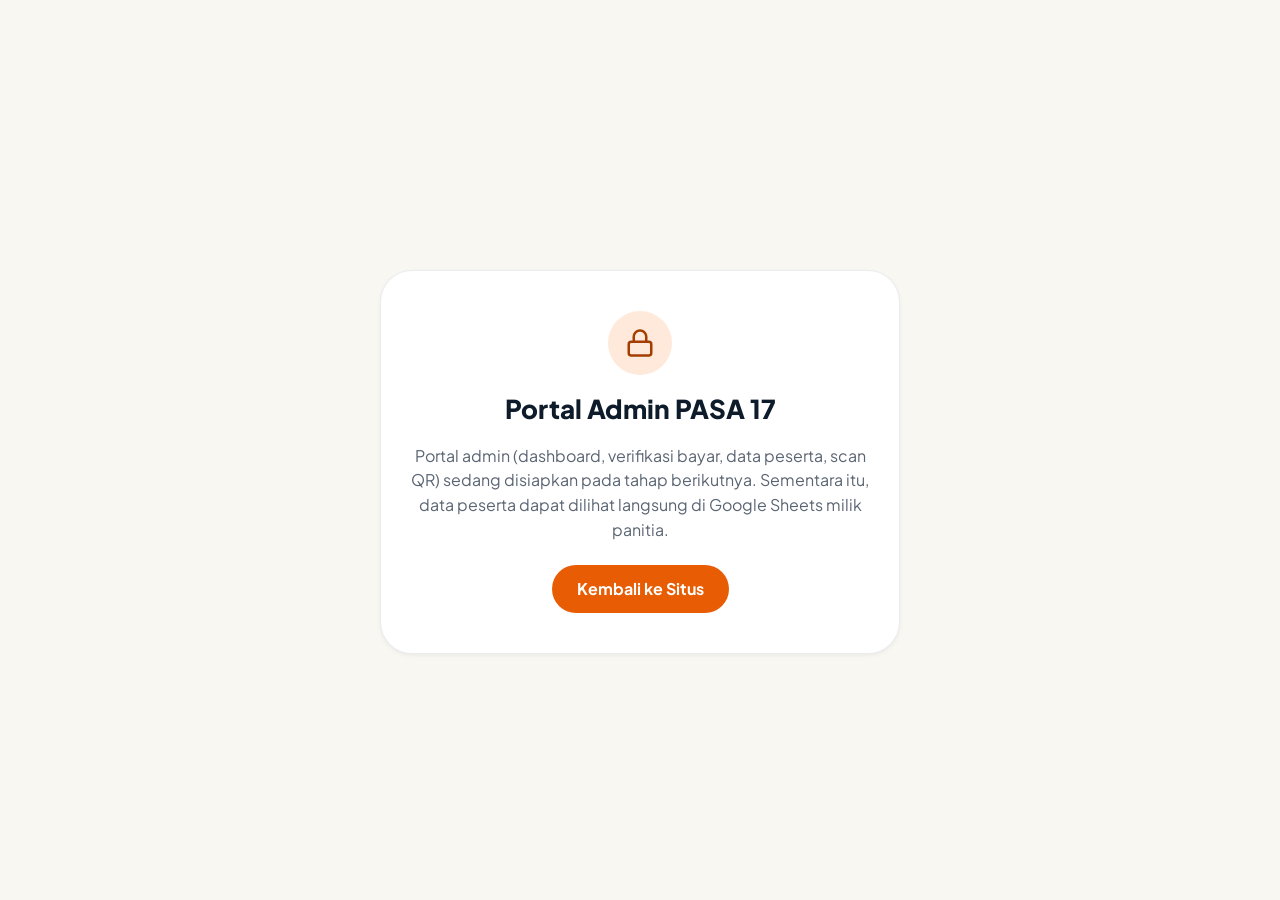
==== admin.html @ 1f532760 "PASA 17 pertama" ====
<!doctype html>
<html lang="id" data-theme="light">
<head>
<meta charset="utf-8">
<meta name="viewport" content="width=device-width, initial-scale=1">
<meta name="robots" content="noindex">
<title>Portal Admin — PASA 17</title>
<link rel="icon" href="assets/favicon.svg" type="image/svg+xml">
<link href="https://fonts.googleapis.com/css2?family=Plus+Jakarta+Sans:wght@400;600;800&amp;display=swap" rel="stylesheet">
<link rel="stylesheet" href="css/style.css">
<script>
  (function () { try { var t = localStorage.getItem('pasa17.theme'); if (t !== 'light' && t !== 'dark') t = matchMedia('(prefers-color-scheme: dark)').matches ? 'dark' : 'light'; document.documentElement.setAttribute('data-theme', t); } catch (e) { } })();
</script>
</head>
<body>
<main class="wrap" style="min-height:100vh;display:grid;place-items:center">
  <div class="card blocked" style="max-width:520px">
    <span class="ic"><svg class="i" viewBox="0 0 24 24" aria-hidden="true"><rect width="18" height="11" x="3" y="11" rx="2" ry="2"/><path d="M7 11V7a5 5 0 0 1 10 0v4"/></svg></span>
    <h2>Portal Admin PASA 17</h2>
    <p>Portal admin (dashboard, verifikasi bayar, data peserta, scan QR) sedang disiapkan pada tahap berikutnya. Sementara itu, data peserta dapat dilihat langsung di Google Sheets milik panitia.</p>
    <div class="acts"><a class="btn btn-primary" href="./">Kembali ke Situs</a></div>
  </div>
</main>
</body>
</html>
---- css/style.css ----
/* ==========================================================================
   PASA 17 — Pine & Dusk Contemporary
   Token mengikuti DESIGN.md. Terang = bawaan; gelap = [data-theme="dark"].
   ========================================================================== */

:root {
  --bg: #F8F7F2;
  --bg-warm: #FDFBF7;
  --surface: #FFFFFF;
  --surface-2: #F1F0EA;
  --ink: #0D1B2A;
  --ink-2: #44474C;
  --muted: #5A6472;
  --line: rgba(13, 27, 42, .08);
  --line-strong: #E2DFD6;

  --navy: #0D1B2A;
  --navy-2: #13253A;
  --on-navy: #F2F1EC;
  --on-navy-muted: #A9B8C9;
  --navy-line: rgba(255, 255, 255, .12);

  --brand: #E85D04;
  --brand-hover: #D04A00;
  --brand-ink: #A33E00;         /* teks oranye di atas krem (kontras AA) */
  --on-brand: #FFFFFF;
  --brand-soft: #FFE9DB;

  --sage: #406343;
  --sage-soft: #E3EDE3;
  --sage-ink: #2C4E30;
  --err: #BA1A1A;
  --err-soft: #FFDAD6;
  --warn-soft: #FFE9DB;
  --info-soft: #E6ECF4;

  --nav-bg: rgba(248, 247, 242, .85);
  --sh1: 0 2px 6px -1px rgba(13, 27, 42, .05), 0 1px 4px -1px rgba(13, 27, 42, .03);
  --sh2: 0 8px 20px -3px rgba(13, 27, 42, .07), 0 4px 10px -2px rgba(13, 27, 42, .04);
  --sh3: 0 16px 36px -6px rgba(13, 27, 42, .12), 0 8px 16px -4px rgba(13, 27, 42, .06);
  --sh4: 0 24px 48px -12px rgba(13, 27, 42, .20);
  --glow: 0 0 0 4px rgba(232, 93, 4, .18);

  --r-sm: 12px; --r-md: 16px; --r-lg: 24px; --r-xl: 32px; --r-pill: 9999px;
  --maxw: 1120px;
  --gut: 16px;
  --font: 'Plus Jakarta Sans', system-ui, -apple-system, 'Segoe UI', Roboto, 'Helvetica Neue', Arial, sans-serif;
  color-scheme: light;
}

[data-theme="dark"] {
  --bg: #070E18;
  --bg-warm: #0A1422;
  --surface: #0D1B2A;
  --surface-2: #13253A;
  --ink: #F2F1EC;
  --ink-2: #CBD5E0;
  --muted: #9FB0C3;
  --line: #1E3048;
  --line-strong: #1E3048;

  --navy: #0D1B2A;
  --navy-2: #13253A;
  --navy-line: #1E3048;

  --brand: #FF8533;
  --brand-hover: #FF9A55;
  --brand-ink: #FFB380;
  --on-brand: #1B1C19;
  --brand-soft: rgba(255, 133, 51, .16);

  --sage-soft: rgba(104, 141, 106, .22);
  --sage-ink: #A9D1A9;
  --err: #FFB4AB;
  --err-soft: rgba(186, 26, 26, .28);
  --warn-soft: rgba(255, 133, 51, .14);
  --info-soft: #13253A;

  --nav-bg: rgba(13, 27, 42, .85);
  --sh1: none; --sh2: none; --sh3: 0 16px 36px -10px rgba(0, 0, 0, .55); --sh4: 0 24px 48px -12px rgba(0, 0, 0, .6);
  --glow: 0 0 0 4px rgba(255, 133, 51, .22);
  color-scheme: dark;
}

*, *::before, *::after { box-sizing: border-box; }
html { -webkit-text-size-adjust: 100%; scroll-behavior: smooth; }
body {
  margin: 0; background: var(--bg); color: var(--ink);
  font: 400 16px/1.55 var(--font);
  -webkit-font-smoothing: antialiased; text-rendering: optimizeLegibility;
  overflow-x: hidden;
}
h1, h2, h3, h4, p, ul, ol, figure { margin: 0; }
ul, ol { padding: 0; list-style: none; }
img, svg { max-width: 100%; }
a { color: inherit; }
button, input, select, textarea { font: inherit; color: inherit; }
button { cursor: pointer; }
:focus-visible { outline: 3px solid var(--brand); outline-offset: 2px; }
.sr-only { position: absolute; width: 1px; height: 1px; margin: -1px; padding: 0; overflow: hidden; clip: rect(0, 0, 0, 0); white-space: nowrap; border: 0; }
.skip { position: absolute; left: 12px; top: -60px; z-index: 200; background: var(--navy); color: #fff; padding: 10px 18px; border-radius: var(--r-pill); }
.skip:focus { top: 12px; }
[hidden] { display: none !important; }

.wrap { width: 100%; max-width: calc(var(--maxw) + var(--gut) * 2); margin: 0 auto; padding: 0 var(--gut); }
.i { width: 1.25em; height: 1.25em; fill: none; stroke: currentColor; stroke-width: 2; stroke-linecap: round; stroke-linejoin: round; flex: none; }
.i.fill { fill: currentColor; }
.muted { color: var(--muted); }
.center { text-align: center; }

/* ---------- Navigasi pil melayang ---------- */
.nav-wrap { position: sticky; top: 0; z-index: 60; padding: 12px var(--gut) 0; pointer-events: none; }
.nav {
  pointer-events: auto; max-width: var(--maxw); margin: 0 auto; display: flex; align-items: center; gap: 12px;
  padding: 8px 8px 8px 16px; border-radius: var(--r-pill);
  background: var(--nav-bg); -webkit-backdrop-filter: blur(12px); backdrop-filter: blur(12px);
  box-shadow: var(--sh3); border: 1px solid var(--line);
}
.brand { display: flex; align-items: center; gap: 10px; text-decoration: none; min-width: 0; }
.brand-mark { width: 36px; height: 36px; border-radius: 50%; background: var(--brand); color: #fff; display: grid; place-items: center; flex: none; overflow: hidden; }
.brand-mark img { width: 100%; height: 100%; object-fit: cover; }
.brand-mark .i { width: 20px; height: 20px; }
.brand-txt { display: grid; line-height: 1.15; min-width: 0; }
.brand-txt b { font-weight: 800; font-size: 17px; letter-spacing: -.01em; }
.brand-txt span { font-size: 11.5px; color: var(--muted); white-space: nowrap; overflow: hidden; text-overflow: ellipsis; }
.nav-links { display: none; margin: 0 auto; gap: 4px; padding: 4px; border-radius: var(--r-pill); background: var(--surface-2); }
.nav-links a { padding: 9px 16px; border-radius: var(--r-pill); text-decoration: none; font-weight: 600; font-size: 14px; color: var(--ink-2); white-space: nowrap; }
.nav-links a:hover { color: var(--ink); }
.nav-links a[aria-current="page"] { background: var(--navy); color: #fff; }
[data-theme="dark"] .nav-links a[aria-current="page"] { background: var(--brand); color: var(--on-brand); }
.nav-actions { display: flex; align-items: center; gap: 6px; margin-left: auto; }
.nav-admin { display: none; padding: 10px 14px; font-weight: 600; font-size: 14px; text-decoration: none; border-radius: var(--r-pill); }
.nav-admin:hover { background: var(--surface-2); }
.icon-btn { width: 44px; height: 44px; border-radius: 50%; border: 0; background: transparent; display: grid; place-items: center; }
.icon-btn:hover { background: var(--surface-2); }
.nav .btn { min-height: 44px; padding: 0 18px; font-size: 14px; }
.nav-cta-long { display: none; }
.sheet { pointer-events: auto; max-width: var(--maxw); margin: 8px auto 0; padding: 12px; border-radius: var(--r-lg); background: var(--surface); border: 1px solid var(--line); box-shadow: var(--sh4); display: grid; gap: 4px; }
.sheet a { padding: 14px 16px; border-radius: var(--r-md); text-decoration: none; font-weight: 600; display: flex; align-items: center; justify-content: space-between; }
.sheet a:hover, .sheet a[aria-current="page"] { background: var(--surface-2); }
@media (min-width: 560px) { .nav-cta-long { display: inline; } }
@media (min-width: 900px) {
  .nav-links { display: flex; }
  .nav-admin { display: inline-block; }
  #menuBtn, .sheet { display: none !important; }
}

/* ---------- Tombol ---------- */
.btn {
  min-height: 48px; padding: 0 24px; border-radius: var(--r-pill); border: 1.5px solid transparent;
  display: inline-flex; align-items: center; justify-content: center; gap: 8px;
  font-weight: 700; font-size: 16px; line-height: 1.1; text-decoration: none; text-align: center;
  transition: background .18s, transform .12s, box-shadow .18s, border-color .18s; user-select: none;
}
.btn:active { transform: scale(.98); }
.btn-lg { min-height: 52px; }
.btn-block { width: 100%; }
.btn-primary { background: var(--brand); color: var(--on-brand); }
.btn-primary:hover { background: var(--brand-hover); }
.btn-primary:focus-visible { box-shadow: 0 0 0 3px var(--bg), 0 0 0 6px var(--brand); outline: 0; }
.btn-dark { background: var(--navy); color: #fff; }
.btn-dark:hover { background: var(--navy-2); }
[data-theme="dark"] .btn-dark { background: var(--surface-2); border-color: var(--line); }
.btn-ghost { background: transparent; border-color: var(--ink); color: var(--ink); }
.btn-ghost:hover { background: var(--surface-2); }
.btn-on-navy { background: transparent; border-color: var(--navy-line); color: var(--on-navy); }
.btn-on-navy:hover { background: rgba(255, 255, 255, .08); }
.btn-soft { background: var(--surface-2); color: var(--ink); }
.btn-soft:hover { background: var(--line-strong); }
.btn[disabled], .btn[aria-disabled="true"] { opacity: .5; pointer-events: none; }
.btn-sm { min-height: 40px; padding: 0 16px; font-size: 14px; }

/* ---------- Lencana ---------- */
.badge {
  display: inline-flex; align-items: center; gap: 6px; padding: 6px 12px; border-radius: var(--r-pill);
  font-weight: 700; font-size: 12px; line-height: 1.2; letter-spacing: .02em; background: var(--surface-2); color: var(--ink-2);
}
.badge .i { width: 14px; height: 14px; }
.badge-ok { background: var(--sage-soft); color: var(--sage-ink); }
.badge-warn { background: var(--warn-soft); color: var(--brand-ink); }
.badge-err { background: var(--err-soft); color: var(--err); }
.badge-wait { background: var(--info-soft); color: var(--ink-2); }
.badge-glass { background: rgba(255, 255, 255, .1); color: var(--on-navy); border: 1px solid var(--navy-line); }
.badge-live { background: #D5EFD6; color: #1E4D22; }
[data-theme="dark"] .badge-live { background: rgba(104, 141, 106, .3); color: #C5EDC4; }
.dot { width: 8px; height: 8px; border-radius: 50%; background: currentColor; display: inline-block; }
.eyebrow { font-weight: 700; font-size: 12px; line-height: 16px; letter-spacing: .1em; text-transform: uppercase; color: var(--brand-ink); }
.on-navy .eyebrow, .eyebrow.on-navy { color: var(--brand); }

/* ---------- Form ---------- */
.field { display: grid; gap: 8px; }
.lbl { font-weight: 600; font-size: 14px; line-height: 20px; color: var(--ink); }
.lbl .req { color: var(--brand-ink); margin-left: 2px; }
.lbl .opt { color: var(--muted); font-weight: 500; }
.input, .select, .textarea {
  width: 100%; height: 52px; padding: 0 24px; border-radius: var(--r-pill);
  background: var(--surface); border: 1.5px solid var(--line-strong); color: var(--ink);
  transition: border-color .15s, box-shadow .15s; appearance: none; -webkit-appearance: none;
}
.input::placeholder, .textarea::placeholder { color: color-mix(in srgb, var(--muted) 75%, transparent); }
.textarea { height: auto; min-height: 112px; padding: 16px 24px; border-radius: var(--r-lg); resize: vertical; line-height: 1.5; }
.input:focus, .textarea:focus { outline: 0; border-color: var(--brand); box-shadow: var(--glow); }
.input[aria-invalid="true"], .textarea[aria-invalid="true"] { border-color: var(--err); }
.input-affix { position: relative; }
.input-affix .pre { position: absolute; left: 22px; top: 50%; transform: translateY(-50%); font-weight: 700; color: var(--muted); }
.input-affix .input { padding-left: 54px; }
.help { font-size: 13px; line-height: 18px; color: var(--muted); }
.err-msg { font-size: 13px; line-height: 18px; color: var(--err); font-weight: 600; display: none; }
.field.invalid .err-msg { display: block; }
.field.invalid .input, .field.invalid .textarea { border-color: var(--err); }
.row { display: grid; gap: 20px; grid-template-columns: 1fr; }
@media (min-width: 640px) { .row.two { grid-template-columns: 1fr 1fr; } }

.chips { display: flex; flex-wrap: wrap; gap: 10px; }
.chip { position: relative; display: inline-flex; }
.chip input { position: absolute; opacity: 0; inset: 0; width: 100%; height: 100%; margin: 0; cursor: pointer; }
.chip > span {
  min-height: 52px; padding: 0 22px; border-radius: var(--r-pill); display: inline-flex; align-items: center; gap: 8px;
  background: var(--surface-2); color: var(--ink); font-weight: 600; border: 1.5px solid transparent; transition: .15s;
}
.chip:hover > span { border-color: var(--line-strong); }
.chip input:checked + span { background: var(--navy); color: #fff; border-color: var(--navy); }
[data-theme="dark"] .chip input:checked + span { background: var(--brand); color: var(--on-brand); border-color: var(--brand); }
.chip input:focus-visible + span { box-shadow: 0 0 0 3px var(--bg), 0 0 0 6px var(--brand); }
.chips.seg { display: grid; grid-template-columns: 1fr 1fr; }
.chips.seg .chip > span { width: 100%; justify-content: center; }
.field.invalid .chip > span { border-color: var(--err); }

.tile-grid { display: grid; gap: 12px; grid-template-columns: repeat(2, 1fr); }
@media (min-width: 640px) { .tile-grid { grid-template-columns: repeat(4, 1fr); } }
.tile { position: relative; display: block; }
.tile input { position: absolute; opacity: 0; inset: 0; width: 100%; height: 100%; margin: 0; cursor: pointer; }
.tile > span {
  display: grid; gap: 2px; place-items: center; text-align: center; padding: 16px 8px; min-height: 92px; align-content: center;
  border-radius: var(--r-lg); background: var(--surface); border: 1.5px solid var(--line-strong); transition: .15s;
}
.tile b { font-size: 24px; font-weight: 800; line-height: 1.1; }
.tile small { font-size: 12.5px; color: var(--muted); font-weight: 500; }
.tile:hover > span { border-color: var(--ink-2); }
.tile input:checked + span { background: var(--navy); border-color: var(--navy); color: #fff; box-shadow: var(--sh2); }
.tile input:checked + span small { color: var(--on-navy-muted); }
[data-theme="dark"] .tile input:checked + span { background: var(--brand); border-color: var(--brand); color: var(--on-brand); }
[data-theme="dark"] .tile input:checked + span small { color: rgba(27, 28, 25, .75); }
.tile input:focus-visible + span { box-shadow: 0 0 0 3px var(--bg), 0 0 0 6px var(--brand); }
.field.invalid .tile > span { border-color: var(--err); }

.check { display: flex; gap: 14px; align-items: flex-start; cursor: pointer; }
.check input { appearance: none; -webkit-appearance: none; width: 24px; height: 24px; margin: 2px 0 0; flex: none; border-radius: 7px; border: 1.5px solid var(--ink-2); background: var(--surface); display: grid; place-items: center; cursor: pointer; }
.check input:checked { background: var(--sage); border-color: var(--sage); }
.check input:checked::after { content: ""; width: 6px; height: 11px; border: solid #fff; border-width: 0 2.5px 2.5px 0; transform: rotate(45deg) translate(-1px, -1px); }
.check input:focus-visible { outline: 3px solid var(--brand); outline-offset: 2px; }
.field.invalid .check input { border-color: var(--err); }

.alert { display: flex; gap: 12px; padding: 14px 16px; border-radius: var(--r-md); font-size: 14px; line-height: 20px; align-items: flex-start; }
.alert .i { margin-top: 1px; }
.alert-info { background: var(--info-soft); color: var(--ink); }
.alert-warn { background: var(--warn-soft); color: var(--ink); }
.alert-err { background: var(--err-soft); color: var(--ink); }
.alert-err .i { color: var(--err); }
.alert-ok { background: var(--sage-soft); color: var(--ink); }
.alert-ok .i { color: var(--sage-ink); }
.alert-warn .i { color: var(--brand-ink); }
.alert a { font-weight: 700; }

/* ---------- Kartu & bagian ---------- */
main { display: block; min-height: 60vh; outline: 0; }
.card { background: var(--surface); border-radius: var(--r-lg); border: 1px solid var(--line); box-shadow: var(--sh1); }
.sec { padding-top: 64px; }
.sec-head { display: grid; gap: 10px; margin-bottom: 28px; }
.sec-head h2 { font-size: clamp(26px, 4.4vw, 36px); line-height: 1.2; font-weight: 800; letter-spacing: -.02em; }
.sec-head p { color: var(--muted); max-width: 54ch; }
@media (min-width: 900px) { .sec-head.split { grid-template-columns: 1fr 1fr; align-items: end; gap: 40px; } }

/* ---------- Beranda: hero ---------- */
.hero { position: relative; margin-top: 16px; border-radius: var(--r-xl); background: var(--navy); color: var(--on-navy); overflow: hidden; display: grid; border: 1px solid var(--navy-line); }
.hero-copy { padding: 28px 24px 32px; display: grid; gap: 18px; align-content: center; position: relative; z-index: 1; }
.hero-badges { display: flex; flex-wrap: wrap; gap: 8px; }
.hero h1 { font-size: clamp(34px, 7vw, 54px); line-height: 1.08; font-weight: 800; letter-spacing: -.025em; text-wrap: balance; }
.hero p.lead { color: var(--on-navy-muted); font-size: 17px; line-height: 1.6; max-width: 52ch; }
.hero-meta { display: flex; flex-wrap: wrap; gap: 8px 10px; }
.hero-meta .badge { background: rgba(255, 255, 255, .08); color: var(--on-navy); border: 1px solid var(--navy-line); padding: 8px 14px; font-size: 13px; }
.hero-cta { display: flex; flex-wrap: wrap; gap: 12px; margin-top: 4px; }
.hero-art { position: relative; min-height: 260px; background: #0A1522; }
.hero-art > img, .hero-art > .art, .hero-art > .img-fallback { position: absolute; inset: 0; width: 100%; height: 100%; object-fit: cover; }
.hero-art::after { content: ""; position: absolute; inset: 0; background: linear-gradient(180deg, rgba(13, 27, 42, .55) 0%, rgba(13, 27, 42, 0) 40%, rgba(13, 27, 42, .65) 100%); pointer-events: none; }
.hero-chip { position: absolute; z-index: 2; left: 16px; right: 16px; bottom: 16px; display: flex; align-items: center; gap: 12px; padding: 12px 14px; border-radius: var(--r-md); background: rgba(13, 27, 42, .72); -webkit-backdrop-filter: blur(8px); backdrop-filter: blur(8px); border: 1px solid var(--navy-line); color: var(--on-navy); font-size: 13px; }
.hero-chip b { display: block; font-size: 14px; }
.hero-chip .ic { width: 38px; height: 38px; border-radius: 12px; background: var(--brand); color: #fff; display: grid; place-items: center; flex: none; }
@media (min-width: 900px) {
  .hero { grid-template-columns: 1.1fr .9fr; min-height: 560px; }
  .hero-copy { padding: 56px 48px; }
  .hero-art { min-height: 100%; }
}

.stats { display: grid; grid-template-columns: repeat(2, 1fr); gap: 1px; background: var(--line); border: 1px solid var(--line); border-radius: var(--r-lg); overflow: hidden; margin-top: 16px; box-shadow: var(--sh2); }
.stat { background: var(--surface); padding: 20px 20px 18px; }
.stat b { display: block; font-size: 30px; font-weight: 800; letter-spacing: -.02em; line-height: 1.1; }
.stat span { font-size: 13px; color: var(--muted); line-height: 1.35; display: block; margin-top: 4px; }
@media (min-width: 760px) { .stats { grid-template-columns: repeat(4, 1fr); } }

/* Kegiatan */
.k-grid { display: grid; gap: 16px; grid-template-columns: 1fr; }
@media (min-width: 768px) { .k-grid { grid-template-columns: 1fr 1fr; } }
.k-card { padding: 24px; display: flex; flex-direction: column; gap: 12px; }
.k-card.dark { background: var(--navy); color: var(--on-navy); border-color: var(--navy-line); }
.k-card.dark p { color: var(--on-navy-muted); }
.k-card.dark .eyebrow { color: var(--brand); }
.k-ic { width: 48px; height: 48px; border-radius: 16px; background: var(--surface-2); display: grid; place-items: center; color: var(--brand-ink); }
.k-card.dark .k-ic { background: rgba(255, 255, 255, .08); color: var(--brand); }
.k-card h3 { font-size: 22px; line-height: 1.25; font-weight: 800; letter-spacing: -.01em; }
.k-card p { color: var(--muted); font-size: 15px; }
.k-media { aspect-ratio: 16/9; width: 100%; border-radius: var(--r-md); object-fit: cover; background: var(--surface-2); overflow: hidden; }
.k-media.img-fallback { display: block; }
.k-media.img-fallback svg { width: 100%; height: 100%; }
.k-tags { display: flex; flex-wrap: wrap; gap: 8px; margin-top: auto; padding-top: 6px; }
.k-tags span { font-size: 12.5px; font-weight: 600; padding: 6px 12px; border-radius: var(--r-pill); background: var(--surface-2); color: var(--ink-2); }
.k-card.dark .k-tags span { background: rgba(255, 255, 255, .08); color: var(--on-navy); }

/* Fasilitas */
.f-grid { display: grid; gap: 16px; grid-template-columns: 1fr; }
@media (min-width: 560px) { .f-grid { grid-template-columns: 1fr 1fr; } }
@media (min-width: 1000px) { .f-grid { grid-template-columns: repeat(4, 1fr); } }
.f-card { padding: 20px; display: flex; flex-direction: column; gap: 10px; }
.f-card .f-media { aspect-ratio: 4/3; width: 100%; border-radius: var(--r-md); object-fit: cover; overflow: hidden; background: var(--surface-2); }
.f-card .f-media.img-fallback svg { width: 100%; height: 100%; }
.f-card h3 { font-size: 17px; line-height: 1.3; font-weight: 800; }
.f-card p { font-size: 14px; color: var(--muted); }
.size-card { margin-top: 16px; padding: 24px; display: grid; gap: 16px; }
.size-card h3 { font-size: 18px; font-weight: 800; }
.size-table { width: 100%; border-collapse: collapse; font-size: 15px; }
.size-table th, .size-table td { text-align: left; padding: 10px 12px; border-bottom: 1px solid var(--line); }
.size-table th { font-size: 12.5px; text-transform: uppercase; letter-spacing: .06em; color: var(--muted); }
.size-table td:first-child { font-weight: 800; }

/* Foto bergerak & testimoni */
.marquee { overflow: hidden; -webkit-mask-image: linear-gradient(90deg, transparent, #000 5%, #000 95%, transparent); mask-image: linear-gradient(90deg, transparent, #000 5%, #000 95%, transparent); padding: 6px 0; }
.marquee + .marquee { margin-top: 16px; }
.track { display: flex; gap: 16px; width: max-content; animation: marq var(--dur, 40s) linear infinite; will-change: transform; }
.marquee.rev .track { animation-direction: reverse; }
.marquee:hover .track, .marquee.paused .track, .marquee:focus-within .track { animation-play-state: paused; }
.marquee.static { -webkit-mask-image: none; mask-image: none; }
.marquee.static .track { animation: none; width: auto; flex-wrap: wrap; justify-content: center; }
@keyframes marq { to { transform: translateX(calc(-50% - 8px)); } }
.photo { position: relative; flex: none; width: 240px; height: 180px; border: 0; padding: 0; border-radius: var(--r-lg); overflow: hidden; background: var(--surface-2); box-shadow: var(--sh2); }
.photo img, .photo .img-fallback, .photo svg { width: 100%; height: 100%; object-fit: cover; display: block; }
.photo .cap { position: absolute; left: 0; right: 0; bottom: 0; padding: 22px 12px 10px; font-size: 12px; font-weight: 700; color: #fff; text-align: left; background: linear-gradient(0deg, rgba(7, 14, 24, .85), transparent); }
.photo:hover img { transform: scale(1.04); }
.photo img { transition: transform .4s; }
@media (min-width: 768px) { .photo { width: 300px; height: 210px; } }
.tcard { flex: none; width: 300px; padding: 20px; display: grid; gap: 12px; align-content: start; white-space: normal; }
.tcard .stars { display: flex; gap: 2px; color: var(--brand); }
.tcard .stars .i { width: 16px; height: 16px; }
.tcard p { font-size: 14.5px; font-style: italic; color: var(--ink-2); }
.tcard .who { display: flex; align-items: center; gap: 10px; }
.avatar { width: 40px; height: 40px; border-radius: 50%; background: var(--navy); color: #fff; display: grid; place-items: center; font-weight: 800; font-size: 14px; flex: none; }
[data-theme="dark"] .avatar { background: var(--brand); color: var(--on-brand); }
.tcard .who b { display: block; font-size: 14px; line-height: 1.25; }
.tcard .who small { color: var(--muted); font-size: 12.5px; }
@media (prefers-reduced-motion: reduce) {
  .track { animation: none !important; }
  .marquee { overflow-x: auto; -webkit-mask-image: none; mask-image: none; }
  html { scroll-behavior: auto; }
  * { transition-duration: .01ms !important; }
}

/* Video */
.video { background: var(--navy); color: var(--on-navy); border-radius: var(--r-xl); padding: 24px; display: grid; gap: 24px; border: 1px solid var(--navy-line); }
.video h2 { font-size: clamp(26px, 4.4vw, 34px); line-height: 1.2; font-weight: 800; letter-spacing: -.02em; }
.video p { color: var(--on-navy-muted); }
.video .v-copy { display: grid; gap: 14px; align-content: center; }
.player { position: relative; aspect-ratio: 16/9; border-radius: var(--r-lg); overflow: hidden; background: #000; }
.player button.cover { position: absolute; inset: 0; width: 100%; height: 100%; border: 0; padding: 0; background: #0A1522 center/cover no-repeat; display: grid; place-items: center; }
.player button.cover::after { content: ""; position: absolute; inset: 0; background: linear-gradient(0deg, rgba(0, 0, 0, .45), rgba(0, 0, 0, .1)); }
.play { position: relative; z-index: 1; width: 72px; height: 72px; border-radius: 50%; background: var(--brand); color: #fff; display: grid; place-items: center; box-shadow: 0 8px 24px rgba(0, 0, 0, .4); transition: transform .15s; }
.player button.cover:hover .play { transform: scale(1.08); }
.play .i { width: 30px; height: 30px; fill: currentColor; stroke: none; margin-left: 4px; }
.player iframe { position: absolute; inset: 0; width: 100%; height: 100%; border: 0; }
.v-list { display: flex; flex-wrap: wrap; gap: 8px; }
.v-list button { padding: 8px 14px; border-radius: var(--r-pill); border: 1px solid var(--navy-line); background: transparent; color: var(--on-navy); font-weight: 600; font-size: 13px; }
.v-list button[aria-pressed="true"] { background: var(--brand); border-color: var(--brand); color: var(--on-brand); }
@media (min-width: 900px) { .video { grid-template-columns: .9fr 1.1fr; padding: 40px; gap: 40px; } }

/* Alur */
.s4 { display: grid; gap: 16px; grid-template-columns: 1fr; }
@media (min-width: 600px) { .s4 { grid-template-columns: 1fr 1fr; } }
@media (min-width: 1000px) { .s4 { grid-template-columns: repeat(4, 1fr); } }
.s4 .card { padding: 22px; display: grid; gap: 10px; align-content: start; }
.num { width: 40px; height: 40px; border-radius: 50%; background: var(--navy); color: #fff; display: grid; place-items: center; font-weight: 800; }
[data-theme="dark"] .num { background: var(--brand); color: var(--on-brand); }
.s4 .card:nth-child(2) .num { background: var(--brand); color: var(--on-brand); }
.s4 h3 { font-size: 17px; font-weight: 800; }
.s4 p { font-size: 14px; color: var(--muted); }
.s4 .tag { font-size: 12.5px; font-weight: 700; color: var(--brand-ink); }

/* Infaq + CTA */
.infaq { background: var(--navy); color: var(--on-navy); border-radius: var(--r-xl); padding: 28px 24px; display: grid; gap: 24px; border: 1px solid var(--navy-line); }
.infaq h2 { font-size: clamp(26px, 4.4vw, 34px); font-weight: 800; letter-spacing: -.02em; line-height: 1.2; }
.infaq p { color: var(--on-navy-muted); }
.infaq .min { display: grid; gap: 2px; margin-top: 8px; }
.infaq .min small { font-size: 12px; font-weight: 700; letter-spacing: .06em; text-transform: uppercase; color: var(--on-navy-muted); }
.infaq .min b { font-size: 36px; font-weight: 800; color: var(--brand); letter-spacing: -.02em; line-height: 1.1; }
.rek { background: var(--surface); color: var(--ink); border-radius: var(--r-lg); padding: 20px; display: grid; gap: 14px; border: 1px solid var(--line); }
.rek-head { display: flex; align-items: center; justify-content: space-between; gap: 8px; font-weight: 700; font-size: 13px; letter-spacing: .06em; text-transform: uppercase; color: var(--brand-ink); }
.rek-bank { font-size: 14px; color: var(--muted); font-weight: 600; }
.rek-no { display: flex; align-items: center; gap: 10px; background: var(--surface-2); border-radius: var(--r-md); padding: 12px 14px; }
.rek-no code { font: 800 22px/1.2 var(--font); letter-spacing: .06em; flex: 1; overflow-wrap: anywhere; }
.rek-an { font-size: 14px; color: var(--ink-2); }
.rek .btn-copy { min-height: 40px; padding: 0 14px; font-size: 13px; }
.rek img.qris { width: 180px; max-width: 100%; border-radius: var(--r-md); justify-self: center; background: #fff; padding: 8px; }
@media (min-width: 900px) { .infaq { grid-template-columns: 1fr 1fr; padding: 40px; gap: 40px; align-items: center; } }
.cta { background: var(--surface-2); border-radius: var(--r-xl); padding: 28px 24px; display: grid; gap: 18px; align-items: center; }
.cta h2 { font-size: clamp(24px, 4vw, 32px); font-weight: 800; letter-spacing: -.02em; line-height: 1.2; }
.cta p { color: var(--muted); margin-top: 6px; }
.cta .acts { display: flex; flex-wrap: wrap; gap: 12px; }
@media (min-width: 800px) { .cta { grid-template-columns: 1fr auto; padding: 36px 40px; } }

/* ---------- Footer ---------- */
.footer { margin-top: 72px; background: var(--surface-2); padding: 44px 0 28px; }
.f-cols { display: grid; gap: 28px; }
.footer h3 { font-size: 17px; font-weight: 800; margin-bottom: 10px; }
.footer p, .footer li { color: var(--ink-2); font-size: 14.5px; }
.footer .brand-line { display: flex; align-items: center; gap: 10px; font-weight: 800; font-size: 19px; margin-bottom: 10px; }
.contact-list { display: grid; gap: 10px; }
.contact-list li { display: flex; gap: 10px; align-items: flex-start; }
.contact-list .i { margin-top: 3px; color: var(--brand-ink); }
.contact-list a { text-decoration: none; }
.contact-list a:hover { text-decoration: underline; }
.social { display: flex; flex-wrap: wrap; gap: 8px; margin-top: 12px; }
.social a { padding: 8px 14px; border-radius: var(--r-pill); background: var(--surface); border: 1px solid var(--line); text-decoration: none; font-weight: 600; font-size: 13px; }
.social a:hover { border-color: var(--ink-2); }
.f-bottom { margin-top: 32px; padding-top: 20px; border-top: 1px solid var(--line-strong); display: flex; flex-wrap: wrap; gap: 12px 24px; justify-content: space-between; font-size: 13px; color: var(--muted); }
.f-bottom nav { display: flex; gap: 20px; flex-wrap: wrap; }
.f-bottom a, .f-bottom button { color: var(--ink-2); text-decoration: none; font-weight: 600; background: none; border: 0; padding: 0; font-size: 13px; }
.f-bottom a:hover, .f-bottom button:hover { text-decoration: underline; }
@media (min-width: 900px) { .f-cols { grid-template-columns: 1.1fr 1fr 1fr; gap: 40px; } }

/* ---------- Pendaftaran ---------- */
.reg-banner { margin-top: 16px; background: var(--navy); color: var(--on-navy); border-radius: var(--r-xl); padding: 24px; display: grid; gap: 16px; border: 1px solid var(--navy-line); }
.reg-banner .top { display: flex; gap: 16px; align-items: flex-start; }
.reg-ic { width: 52px; height: 52px; border-radius: 50%; background: var(--brand); color: #fff; display: grid; place-items: center; flex: none; }
.reg-ic .i { width: 26px; height: 26px; }
.reg-banner h1 { font-size: clamp(26px, 5vw, 36px); line-height: 1.15; font-weight: 800; letter-spacing: -.02em; margin-top: 8px; }
.reg-banner p { color: var(--on-navy-muted); font-size: 15px; margin-top: 6px; max-width: 60ch; }
.reg-banner .badges { display: flex; flex-wrap: wrap; gap: 8px; align-items: center; }
.reg-banner .safe { align-self: start; }
@media (min-width: 800px) { .reg-banner { grid-template-columns: 1fr auto; padding: 32px 36px; align-items: center; } }

.stepper { margin-top: 20px; padding: 18px 12px 14px; border-radius: var(--r-xl); background: var(--surface); border: 1px solid var(--line); box-shadow: var(--sh1); }
.stepper ol { display: flex; position: relative; }
.stepper li { flex: 1; display: grid; justify-items: center; gap: 8px; position: relative; font-size: 12.5px; font-weight: 600; color: var(--muted); text-align: center; }
.stepper li::before { content: ""; position: absolute; top: 22px; left: -50%; width: 100%; height: 3px; background: var(--line-strong); z-index: 0; }
.stepper li:first-child::before { display: none; }
.stepper li.done::before, .stepper li.cur::before { background: var(--brand); }
.stepper .dotc { position: relative; z-index: 1; width: 44px; height: 44px; border-radius: 50%; background: var(--surface-2); display: grid; place-items: center; border: 2px solid var(--surface); color: var(--ink-2); }
.stepper li.cur .dotc { background: var(--brand); color: var(--on-brand); box-shadow: 0 0 0 4px var(--brand-soft); }
.stepper li.done .dotc { background: var(--sage); color: #fff; }
.stepper li.cur { color: var(--brand-ink); }
.stepper li.done { color: var(--ink-2); }
.stepper button { all: unset; display: grid; justify-items: center; gap: 8px; cursor: pointer; }
.stepper button:focus-visible .dotc { outline: 3px solid var(--brand); outline-offset: 2px; }
.stepper li:not(.done):not(.cur) button { cursor: default; }
@media (max-width: 559px) { .stepper li:not(.cur) .st-lbl { display: none; } .stepper li { font-size: 12px; } }

.reg-grid { display: grid; gap: 24px; margin-top: 24px; grid-template-columns: minmax(0, 1fr); }
@media (min-width: 980px) { .reg-grid { grid-template-columns: minmax(0, 1fr) 360px; align-items: start; } .reg-aside { position: sticky; top: 92px; } }
.form-card { padding: 24px 20px 28px; border-radius: var(--r-xl); }
@media (min-width: 640px) { .form-card { padding: 36px 36px 32px; } }
.form-card .step-no { font-weight: 700; font-size: 12px; letter-spacing: .1em; text-transform: uppercase; color: var(--brand-ink); }
.form-card h2 { font-size: clamp(24px, 4vw, 30px); font-weight: 800; letter-spacing: -.02em; line-height: 1.2; margin: 6px 0 0; }
.form-card .step-desc { color: var(--muted); font-size: 15px; margin-top: 6px; }
.form-body { display: grid; gap: 22px; margin-top: 24px; }
.form-nav { display: flex; flex-wrap: wrap; gap: 12px; justify-content: space-between; margin-top: 32px; }
.form-nav .btn-primary { margin-left: auto; }
.age-pill { display: inline-flex; align-items: center; gap: 6px; font-size: 13px; font-weight: 700; color: var(--sage-ink); }
.age-pill.bad { color: var(--err); }

.reg-aside { display: grid; gap: 16px; }
.sum-card { padding: 22px; border-radius: var(--r-xl); display: grid; gap: 16px; }
.sum-head { display: flex; align-items: center; justify-content: space-between; gap: 8px; }
.sum-head h3 { font-size: 19px; font-weight: 800; display: flex; gap: 8px; align-items: center; }
.sum-head .badge { font-size: 11.5px; }
.mini-ticket { background: var(--navy); color: var(--on-navy); border-radius: var(--r-lg); padding: 18px; display: grid; gap: 10px; border: 1px solid var(--navy-line); }
.mini-ticket .mt-top { display: flex; justify-content: space-between; font-size: 11.5px; font-weight: 700; letter-spacing: .06em; text-transform: uppercase; color: var(--on-navy-muted); }
.mini-ticket .mt-top b { color: #D5EFD6; }
.mini-ticket .nm { font-size: 21px; font-weight: 800; line-height: 1.2; overflow-wrap: anywhere; }
.mini-ticket .sub { color: var(--on-navy-muted); font-size: 14px; }
.mini-ticket .mt-grid { border-top: 1px dashed var(--navy-line); padding-top: 10px; display: grid; grid-template-columns: 1fr 1fr; gap: 8px; }
.mini-ticket small { display: block; font-size: 11px; letter-spacing: .06em; text-transform: uppercase; color: var(--on-navy-muted); font-weight: 700; }
.mini-ticket .mt-grid b { font-size: 14px; }
.mini-ticket .mt-grid b.o { color: var(--brand); }
.rows { display: grid; gap: 8px; font-size: 14.5px; }
.rows > div { display: flex; justify-content: space-between; gap: 12px; color: var(--ink-2); }
.rows .tot { padding-top: 12px; margin-top: 4px; border-top: 1px solid var(--line); color: var(--ink); font-weight: 800; font-size: 18px; align-items: baseline; }
.rows .tot b { color: var(--brand-ink); font-size: 22px; }
.checks { display: grid; gap: 8px; font-size: 13px; color: var(--ink-2); }
.checks li { display: flex; gap: 8px; align-items: flex-start; }
.checks .i { color: var(--sage-ink); width: 16px; height: 16px; margin-top: 2px; }
.help-card { padding: 14px 16px; border-radius: var(--r-lg); background: var(--surface-2); display: flex; align-items: center; gap: 12px; }
.help-card .ic { width: 40px; height: 40px; border-radius: 50%; background: var(--brand-soft); color: var(--brand-ink); display: grid; place-items: center; flex: none; }
.help-card b { display: block; font-size: 13.5px; line-height: 1.3; }
.help-card small { color: var(--muted); font-size: 12.5px; }
.help-card .btn { margin-left: auto; min-height: 40px; padding: 0 16px; font-size: 13px; }
.loc-card { padding: 14px; border-radius: var(--r-lg); background: var(--surface-2); display: flex; gap: 14px; align-items: center; }
.loc-card .thumb { width: 86px; height: 86px; border-radius: var(--r-md); overflow: hidden; flex: none; background: #0A1522; }
.loc-card .thumb svg { width: 100%; height: 100%; }
.loc-card b { display: block; font-size: 18px; font-weight: 800; line-height: 1.2; }
.loc-card small { color: var(--muted); font-size: 13px; }

.rek-box { padding: 18px; border-radius: var(--r-lg); background: var(--surface-2); display: grid; gap: 12px; }
.rek-box .rek-no { background: var(--surface); }

.drop { position: relative; display: flex; gap: 16px; align-items: center; padding: 18px; border: 2px dashed var(--line-strong); border-radius: var(--r-lg); background: var(--surface); cursor: pointer; transition: .15s; }
.drop:hover, .drop.over { border-color: var(--brand); background: var(--brand-soft); }
.drop:focus-within { border-color: var(--brand); box-shadow: var(--glow); }
.drop input { position: absolute; inset: 0; opacity: 0; cursor: pointer; width: 100%; height: 100%; }
.drop .ic { width: 52px; height: 52px; border-radius: 16px; background: var(--surface-2); display: grid; place-items: center; color: var(--brand-ink); flex: none; overflow: hidden; }
.drop .ic img { width: 100%; height: 100%; object-fit: cover; }
.drop b { display: block; font-size: 15px; }
.drop small { color: var(--muted); font-size: 13px; }
.drop.has-file { border-style: solid; border-color: var(--sage); background: var(--sage-soft); }
.field.invalid .drop { border-color: var(--err); }
.drop .remove { position: relative; z-index: 2; margin-left: auto; }

.busy { position: fixed; inset: 0; z-index: 300; background: rgba(7, 14, 24, .7); -webkit-backdrop-filter: blur(4px); backdrop-filter: blur(4px); display: grid; place-items: center; padding: 24px; }
.busy .box { background: var(--surface); border-radius: var(--r-xl); padding: 32px 28px; max-width: 380px; text-align: center; display: grid; gap: 12px; justify-items: center; box-shadow: var(--sh4); }
.busy b { font-size: 18px; }
.busy p { color: var(--muted); font-size: 14px; }
.spin { width: 44px; height: 44px; border-radius: 50%; border: 4px solid var(--line-strong); border-top-color: var(--brand); animation: spin .8s linear infinite; }
@keyframes spin { to { transform: rotate(360deg); } }

.review { display: grid; gap: 10px; padding: 18px; border-radius: var(--r-lg); background: var(--surface-2); font-size: 14.5px; }
.review > div { display: flex; justify-content: space-between; gap: 16px; }
.review dt { color: var(--muted); } .review dd { margin: 0; font-weight: 600; text-align: right; overflow-wrap: anywhere; }
.review-edit { font-size: 13px; font-weight: 700; color: var(--brand-ink); background: none; border: 0; padding: 0; text-decoration: underline; }

.blocked { margin: 24px 0 0; padding: 40px 24px; text-align: center; display: grid; gap: 14px; justify-items: center; border-radius: var(--r-xl); }
.blocked .ic { width: 64px; height: 64px; border-radius: 50%; background: var(--warn-soft); color: var(--brand-ink); display: grid; place-items: center; }
.blocked .ic .i { width: 30px; height: 30px; }
.blocked h2 { font-size: 26px; font-weight: 800; }
.blocked p { color: var(--muted); max-width: 46ch; }
.blocked .acts { display: flex; flex-wrap: wrap; gap: 12px; justify-content: center; margin-top: 8px; }

/* ---------- E-Tiket ---------- */
.page-head { margin-top: 28px; display: grid; gap: 8px; }
.page-head h1 { font-size: clamp(28px, 5vw, 40px); font-weight: 800; letter-spacing: -.02em; line-height: 1.15; }
.page-head p { color: var(--muted); max-width: 60ch; }
.tiket-grid { display: grid; gap: 24px; margin-top: 24px; }
@media (min-width: 920px) { .tiket-grid { grid-template-columns: 420px minmax(0, 1fr); align-items: start; } }
.pass { position: relative; border-radius: var(--r-xl); background: var(--surface); box-shadow: var(--sh3); overflow: hidden; border: 1px solid var(--line); max-width: 460px; width: 100%; margin: 0 auto; }
.pass-top { background: var(--navy); color: var(--on-navy); padding: 24px 24px 22px; display: grid; gap: 6px; background-image: radial-gradient(120% 90% at 100% 0%, rgba(232, 93, 4, .35), transparent 60%); }
.pass-top .pt-row { display: flex; align-items: center; justify-content: space-between; gap: 8px; }
.pass-top .pt-brand { font-weight: 800; font-size: 20px; letter-spacing: -.01em; display: flex; gap: 8px; align-items: center; }
.pass-top .pt-tag { font-size: 11px; font-weight: 800; letter-spacing: .14em; color: var(--brand); }
.pass-top .pt-name { color: var(--on-navy-muted); font-size: 13.5px; }
.pass-tear { position: relative; height: 0; border-top: 2px dashed var(--line-strong); margin: 0 22px; }
.pass-tear::before, .pass-tear::after { content: ""; position: absolute; top: -16px; width: 30px; height: 30px; border-radius: 50%; background: var(--bg); border: 1px solid var(--line); }
.pass-tear::before { left: -37px; } .pass-tear::after { right: -37px; }
.pass-body { padding: 26px 24px 26px; display: grid; gap: 18px; justify-items: center; text-align: center; }
.qr-box { background: #fff; border-radius: var(--r-md); padding: 10px; width: min(260px, 100%); border: 1px solid var(--line-strong); }
.qr-box svg { display: block; width: 100%; height: auto; }
.pass .kode { font-size: 30px; font-weight: 800; letter-spacing: .06em; line-height: 1.1; }
.pass .kode-lbl { font-size: 12px; font-weight: 700; letter-spacing: .1em; text-transform: uppercase; color: var(--muted); }
.pass .nm { font-size: 20px; font-weight: 800; line-height: 1.25; overflow-wrap: anywhere; }
.pass .sub { color: var(--muted); font-size: 14px; margin-top: 2px; }
.pass-grid { width: 100%; display: grid; grid-template-columns: 1fr 1fr; gap: 12px 16px; text-align: left; padding-top: 16px; border-top: 1px solid var(--line); }
.pass-grid small { display: block; font-size: 11px; font-weight: 700; letter-spacing: .08em; text-transform: uppercase; color: var(--muted); }
.pass-grid b { font-size: 14.5px; overflow-wrap: anywhere; }
.pass-grid .full { grid-column: 1 / -1; }
.pass-actions { display: grid; gap: 10px; width: 100%; }
.side-stack { display: grid; gap: 16px; }
.info-card { padding: 22px; display: grid; gap: 12px; }
.info-card h2 { font-size: 18px; font-weight: 800; display: flex; align-items: center; gap: 10px; }
.info-card h2 .i { color: var(--brand-ink); }
.info-card p, .info-card li { color: var(--ink-2); font-size: 14.5px; }
.info-card ul { display: grid; gap: 8px; list-style: disc; padding-left: 20px; }
.preline { white-space: pre-line; }
.link-box { display: flex; gap: 10px; align-items: center; background: var(--surface-2); border-radius: var(--r-md); padding: 10px 10px 10px 16px; }
.link-box span { flex: 1; font-size: 13.5px; overflow-wrap: anywhere; font-weight: 600; }

/* ---------- Cek status ---------- */
.cek-card { max-width: 560px; margin: 24px auto 0; padding: 28px 24px; border-radius: var(--r-xl); display: grid; gap: 20px; }
@media (min-width: 640px) { .cek-card { padding: 36px; } }

/* ---------- Modal, toast, skeleton ---------- */
.modal-bg { position: fixed; inset: 0; z-index: 250; background: rgba(7, 14, 24, .66); -webkit-backdrop-filter: blur(3px); backdrop-filter: blur(3px); display: grid; place-items: center; padding: 16px; }
.modal { background: var(--surface); color: var(--ink); border-radius: var(--r-xl); width: 100%; max-width: 640px; max-height: calc(100vh - 32px); max-height: calc(100dvh - 32px); display: flex; flex-direction: column; box-shadow: var(--sh4); border: 1px solid var(--line); }
.modal-head { display: flex; align-items: center; justify-content: space-between; gap: 12px; padding: 18px 12px 12px 24px; }
.modal-head h2 { font-size: 20px; font-weight: 800; }
.modal-body { padding: 4px 24px 24px; overflow: auto; color: var(--ink-2); font-size: 15px; }
.modal.lightbox { max-width: 960px; background: #000; border-color: #000; }
.modal.lightbox .modal-head { position: absolute; right: 8px; top: 8px; padding: 0; z-index: 2; }
.modal.lightbox .icon-btn { background: rgba(0, 0, 0, .55); color: #fff; }
.modal.lightbox .modal-body { padding: 0; display: grid; place-items: center; }
.modal.lightbox img { max-width: 100%; max-height: calc(100dvh - 90px); object-fit: contain; display: block; }
.modal.lightbox .lb-cap { color: #fff; padding: 10px 16px 14px; font-size: 14px; font-weight: 600; width: 100%; background: #000; }
.lb-nav { position: absolute; top: 50%; transform: translateY(-50%); z-index: 2; background: rgba(0, 0, 0, .55); color: #fff; }
.lb-nav.prev { left: 8px; } .lb-nav.next { right: 8px; }
#toast { position: fixed; z-index: 400; left: 0; right: 0; bottom: 20px; display: grid; gap: 8px; justify-items: center; padding: 0 16px; pointer-events: none; }
.toast { pointer-events: auto; max-width: 440px; padding: 12px 18px; border-radius: var(--r-pill); background: var(--navy); color: #fff; font-weight: 600; font-size: 14px; box-shadow: var(--sh4); display: flex; gap: 10px; align-items: center; animation: toastin .25s ease-out; border: 1px solid var(--navy-line); }
.toast.err { background: #8B1A1A; } .toast.ok .i { color: #9BE3A0; }
@keyframes toastin { from { opacity: 0; transform: translateY(10px); } }
#toTop { position: fixed; right: 16px; bottom: 16px; z-index: 55; width: 48px; height: 48px; border-radius: 50%; border: 1px solid var(--line); background: var(--surface); color: var(--ink); box-shadow: var(--sh3); display: grid; place-items: center; opacity: 0; pointer-events: none; transform: translateY(8px); transition: .2s; }
#toTop.show { opacity: 1; pointer-events: auto; transform: none; }
.skel { background: linear-gradient(90deg, var(--surface-2) 25%, var(--line-strong) 37%, var(--surface-2) 63%); background-size: 400% 100%; animation: sk 1.4s ease infinite; border-radius: var(--r-md); }
@keyframes sk { 0% { background-position: 100% 50%; } 100% { background-position: 0 50%; } }
.load-hero { height: 420px; margin-top: 16px; border-radius: var(--r-xl); }
.err-state { margin-top: 24px; padding: 40px 24px; text-align: center; display: grid; gap: 12px; justify-items: center; border-radius: var(--r-xl); }
.art, .img-fallback svg { display: block; width: 100%; height: 100%; }
.img-fallback { display: block; overflow: hidden; background: #0A1522; }

@media print {
  .nav-wrap, .footer, #toTop, .no-print, #toast { display: none !important; }
  body { background: #fff; }
  .pass { box-shadow: none; border: 1px solid #999; }
  .pass-tear::before, .pass-tear::after { background: #fff; }
}
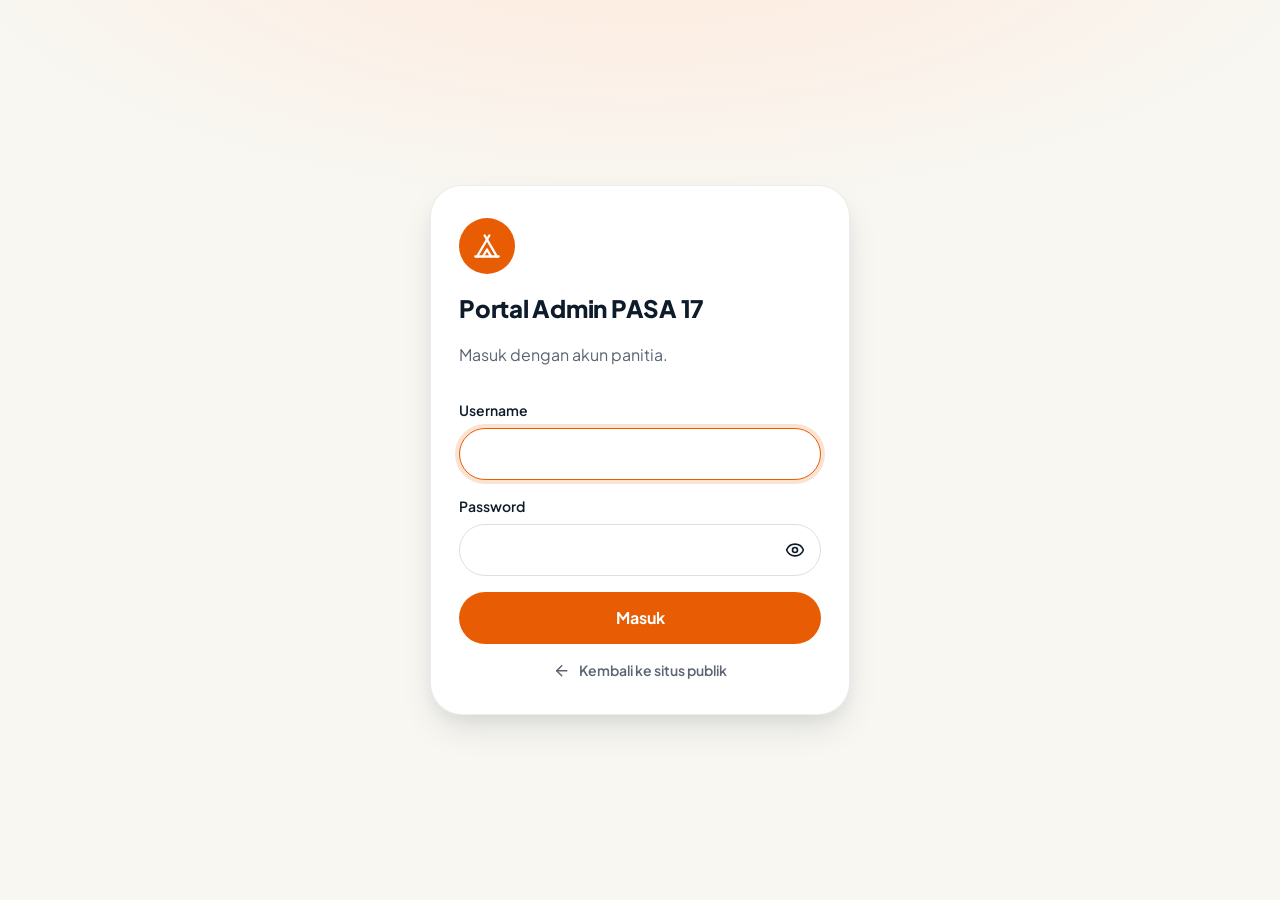
==== commit 0e21e612: "tambah portal admin" ====
--- a/admin.html
+++ b/admin.html
@@ -2,24 +2,37 @@
 <html lang="id" data-theme="light">
 <head>
 <meta charset="utf-8">
-<meta name="viewport" content="width=device-width, initial-scale=1">
-<meta name="robots" content="noindex">
+<meta name="viewport" content="width=device-width, initial-scale=1, viewport-fit=cover">
+<meta name="robots" content="noindex,nofollow">
 <title>Portal Admin — PASA 17</title>
 <link rel="icon" href="assets/favicon.svg" type="image/svg+xml">
-<link href="https://fonts.googleapis.com/css2?family=Plus+Jakarta+Sans:wght@400;600;800&amp;display=swap" rel="stylesheet">
+<link rel="preconnect" href="https://fonts.googleapis.com">
+<link rel="preconnect" href="https://fonts.gstatic.com" crossorigin>
+<link href="https://fonts.googleapis.com/css2?family=Plus+Jakarta+Sans:wght@400;500;600;700;800&amp;display=swap" rel="stylesheet">
 <link rel="stylesheet" href="css/style.css">
+<link rel="stylesheet" href="css/admin.css">
 <script>
-  (function () { try { var t = localStorage.getItem('pasa17.theme'); if (t !== 'light' && t !== 'dark') t = matchMedia('(prefers-color-scheme: dark)').matches ? 'dark' : 'light'; document.documentElement.setAttribute('data-theme', t); } catch (e) { } })();
+  (function () {
+    try {
+      var t = localStorage.getItem('pasa17.theme');
+      if (t !== 'light' && t !== 'dark') t = matchMedia('(prefers-color-scheme: dark)').matches ? 'dark' : 'light';
+      document.documentElement.setAttribute('data-theme', t);
+    } catch (e) { /* abaikan */ }
+  })();
 </script>
 </head>
-<body>
-<main class="wrap" style="min-height:100vh;display:grid;place-items:center">
-  <div class="card blocked" style="max-width:520px">
-    <span class="ic"><svg class="i" viewBox="0 0 24 24" aria-hidden="true"><rect width="18" height="11" x="3" y="11" rx="2" ry="2"/><path d="M7 11V7a5 5 0 0 1 10 0v4"/></svg></span>
-    <h2>Portal Admin PASA 17</h2>
-    <p>Portal admin (dashboard, verifikasi bayar, data peserta, scan QR) sedang disiapkan pada tahap berikutnya. Sementara itu, data peserta dapat dilihat langsung di Google Sheets milik panitia.</p>
-    <div class="acts"><a class="btn btn-primary" href="./">Kembali ke Situs</a></div>
-  </div>
-</main>
+<body class="adm">
+<div id="app"></div>
+<div id="toast" aria-live="polite"></div>
+<noscript><p style="padding:24px;text-align:center">Portal admin membutuhkan JavaScript.</p></noscript>
+
+<script src="js/config.js"></script>
+<script src="js/ui.js"></script>
+<script src="js/api.js"></script>
+<script src="js/admin-core.js"></script>
+<script src="js/admin-peserta.js"></script>
+<script src="js/admin-scan.js"></script>
+<script src="js/admin-konten.js"></script>
+<script src="js/admin-app.js"></script>
 </body>
 </html>
--- a/css/admin.css
+++ b/css/admin.css
@@ -0,0 +1,261 @@
+/* ==========================================================================
+   PASA 17 — Portal Admin (melengkapi style.css)
+   ========================================================================== */
+body.adm { background: var(--bg); }
+.spin { width: 36px; height: 36px; border-radius: 50%; border: 4px solid var(--line-strong); border-top-color: var(--brand); animation: spn .8s linear infinite; }
+.spin.sm { width: 16px; height: 16px; border-width: 2.5px; }
+@keyframes spn { to { transform: rotate(360deg); } }
+code { font-family: ui-monospace, SFMono-Regular, Menlo, monospace; font-size: .88em; background: var(--surface-2); padding: 2px 6px; border-radius: 6px; }
+hr { border: 0; border-top: 1px solid var(--line); margin: 24px 0; }
+h3 { font-size: 16px; font-weight: 800; margin: 0 0 12px; }
+
+/* tombol tambahan */
+.btn-ok { background: var(--sage); color: #fff; }
+.btn-ok:hover { background: #355237; }
+[data-theme="dark"] .btn-ok { background: #3F6B43; }
+.btn-no { background: var(--err-soft); color: var(--err); }
+.btn-no:hover { filter: brightness(.96); }
+.btn-danger { background: var(--err-soft); color: var(--err); }
+.btn-danger:hover { filter: brightness(.96); }
+.icon-btn.sm { width: 36px; height: 36px; }
+.icon-btn.danger { color: var(--err); }
+.icon-btn[disabled] { opacity: .35; pointer-events: none; }
+.select.sm { height: 44px; padding: 0 36px 0 18px; font-size: 14px; width: auto; background-image: linear-gradient(45deg, transparent 50%, currentColor 50%), linear-gradient(135deg, currentColor 50%, transparent 50%); background-position: calc(100% - 20px) 50%, calc(100% - 15px) 50%; background-size: 5px 5px; background-repeat: no-repeat; }
+.select { background-image: linear-gradient(45deg, transparent 50%, currentColor 50%), linear-gradient(135deg, currentColor 50%, transparent 50%); background-position: calc(100% - 24px) 50%, calc(100% - 19px) 50%; background-size: 5px 5px; background-repeat: no-repeat; padding-right: 44px; }
+input[type="color"].input { padding: 6px 10px; }
+
+/* ---------- Masuk ---------- */
+.login-wrap { min-height: 100vh; min-height: 100dvh; display: grid; place-items: center; padding: 24px 16px; background: radial-gradient(1200px 500px at 50% -10%, var(--brand-soft), transparent 60%), var(--bg); }
+.login { width: 100%; max-width: 420px; padding: 32px 28px; display: grid; gap: 16px; border-radius: var(--r-xl); box-shadow: var(--sh3); }
+.login h1 { font-size: 24px; font-weight: 800; letter-spacing: -.01em; }
+.brand-mark.big { width: 56px; height: 56px; }
+.brand-mark.big .i { width: 28px; height: 28px; }
+.login form { display: grid; gap: 16px; }
+.pw { position: relative; }
+.pw .input { padding-right: 56px; }
+.pw .icon-btn { position: absolute; right: 4px; top: 4px; }
+.login .back { display: inline-flex; gap: 8px; align-items: center; justify-content: center; color: var(--muted); font-weight: 600; font-size: 14px; text-decoration: none; }
+.login .back:hover { color: var(--ink); }
+
+/* ---------- Kerangka ---------- */
+.adm-shell { display: grid; grid-template-columns: minmax(0, 1fr); min-height: 100vh; }
+.adm-side { min-width: 0; background: var(--surface); border-bottom: 1px solid var(--line); padding: 10px 12px 0; }
+.adm-side .brand { display: none; }
+.adm-nav { display: flex; gap: 6px; overflow-x: auto; padding: 4px 0 10px; scrollbar-width: none; }
+.adm-nav::-webkit-scrollbar { display: none; }
+.adm-nav .nav-h, .side-foot { display: none; }
+.adm-nav a { display: inline-flex; align-items: center; gap: 8px; padding: 10px 16px; border-radius: var(--r-pill); text-decoration: none; font-weight: 700; font-size: 14px; white-space: nowrap; color: var(--ink-2); background: var(--surface-2); flex: none; }
+.adm-nav a[aria-current="page"] { background: var(--navy); color: #fff; }
+[data-theme="dark"] .adm-nav a[aria-current="page"] { background: var(--brand); color: var(--on-brand); }
+.adm-main { display: contents; }
+.adm-shell { display: flex; flex-direction: column; }
+.adm-side { order: 1; position: sticky; top: 57px; z-index: 39; }
+.adm-page { order: 2; }
+.adm-top { display: flex; align-items: center; justify-content: space-between; gap: 12px; padding: 12px var(--gut); background: var(--nav-bg); -webkit-backdrop-filter: blur(10px); backdrop-filter: blur(10px); position: sticky; top: 0; z-index: 40; border-bottom: 1px solid var(--line); order: -1; }
+.adm-shell { grid-template-rows: auto 1fr; }
+.top-l, .top-r { display: flex; align-items: center; gap: 10px; min-width: 0; }
+.top-t { font-weight: 800; font-size: 14px; color: var(--muted); white-space: nowrap; overflow: hidden; text-overflow: ellipsis; }
+.who { display: none; line-height: 1.2; text-align: right; }
+.who b { display: block; font-size: 13px; } .who small { color: var(--muted); font-size: 12px; }
+#out span { display: none; }
+#dBody { display: grid; gap: 20px; }
+.adm-in { display: grid; gap: 20px; align-content: start; min-width: 0; }
+.adm-page { padding: 20px var(--gut) 56px; max-width: 1280px; width: 100%; margin: 0 auto; display: grid; gap: 20px; align-content: start; }
+@media (min-width: 560px) { #out span { display: inline; } }
+@media (min-width: 900px) {
+  .adm-shell { display: grid; grid-template-columns: 252px minmax(0, 1fr); grid-template-rows: none; }
+  .adm-main { display: flex; flex-direction: column; min-width: 0; }
+  .adm-page { order: 0; }
+  .adm-side { order: 0; position: sticky; top: 0; height: 100vh; border-bottom: 0; border-right: 1px solid var(--line); padding: 20px 16px; display: flex; flex-direction: column; gap: 20px; }
+  .adm-side .brand { display: flex; padding: 4px 8px; }
+  .adm-nav { flex-direction: column; overflow: visible; padding: 0; gap: 4px; }
+  .adm-nav .nav-h { display: block; font-size: 11px; font-weight: 800; letter-spacing: .12em; color: var(--muted); padding: 0 12px 6px; }
+  .adm-nav a { border-radius: var(--r-md); background: transparent; padding: 12px 14px; }
+  .adm-nav a:hover { background: var(--surface-2); }
+  .side-foot { display: flex; align-items: center; gap: 10px; margin-top: auto; padding: 12px 14px; color: var(--muted); text-decoration: none; font-weight: 600; font-size: 14px; border-radius: var(--r-md); }
+  .side-foot:hover { background: var(--surface-2); color: var(--ink); }
+  .adm-top { order: 0; padding: 14px 32px; }
+  .sm-only { display: none !important; }
+  .who { display: block; }
+  .adm-page { padding: 28px 32px 64px; }
+}
+
+/* ---------- Umum ---------- */
+.page-head { display: flex; flex-wrap: wrap; align-items: flex-end; justify-content: space-between; gap: 16px; }
+.page-head h1 { font-size: clamp(26px, 4vw, 34px); font-weight: 800; letter-spacing: -.02em; line-height: 1.15; }
+.head-acts { display: flex; flex-wrap: wrap; gap: 10px; align-items: center; }
+.pad { padding: 20px; }
+@media (min-width: 640px) { .pad { padding: 24px; } }
+.card.pad h2, .sec-h h2 { font-size: 20px; font-weight: 800; }
+.sec-h { display: flex; justify-content: space-between; align-items: flex-start; gap: 12px; margin-bottom: 16px; flex-wrap: wrap; }
+.card.dark { background: var(--navy); color: var(--on-navy); border-color: var(--navy-line); }
+[data-theme="dark"] .card.dark { background: var(--surface-2); }
+.card.dark p { color: var(--on-navy-muted); margin: 8px 0 18px; font-size: 14px; }
+.two-col { display: grid; gap: 20px; grid-template-columns: 1fr; }
+@media (min-width: 900px) { .two-col { grid-template-columns: 1.6fr 1fr; } }
+.empty { display: grid; justify-items: center; gap: 6px; padding: 36px 16px; text-align: center; color: var(--muted); }
+.empty .i { width: 32px; height: 32px; }
+.empty b { color: var(--ink); }
+.acts { display: flex; justify-content: flex-end; gap: 10px; flex-wrap: wrap; margin-top: 20px; }
+.acts.left { justify-content: flex-start; }
+.modal.confirm { max-width: 440px; }
+.modal.wide { max-width: 760px; }
+.modal .acts .btn { min-height: 46px; }
+.inline { display: flex; gap: 10px; }
+.inline .input { flex: 1; min-width: 0; }
+.form-grid { display: grid; gap: 16px; grid-template-columns: 1fr; }
+@media (min-width: 640px) { .form-grid { grid-template-columns: 1fr 1fr; } .form-grid .span2 { grid-column: 1 / -1; } }
+.check { display: flex; align-items: center; gap: 10px; font-weight: 600; font-size: 14px; cursor: pointer; }
+.check input { width: 20px; height: 20px; accent-color: var(--brand); }
+.modal-body .field + .field { margin-top: 12px; }
+.form-grid .field + .field { margin-top: 0; }
+.modal-body form > .field { margin-bottom: 12px; }
+
+/* ---------- Statistik ---------- */
+.stats { display: grid; gap: 16px; grid-template-columns: 1fr; }
+@media (min-width: 640px) { .stats { grid-template-columns: 1fr 1fr; } }
+@media (min-width: 1100px) { .stats { grid-template-columns: repeat(4, 1fr); } }
+.stat { position: relative; padding: 20px; display: grid; gap: 8px; align-content: start; text-decoration: none; color: inherit; }
+a.stat:hover { box-shadow: var(--sh3); }
+.stat small { padding-right: 48px; font-weight: 800; font-size: 11px; letter-spacing: .1em; color: var(--muted); }
+.stat b { margin-top: 10px; overflow-wrap: anywhere; font-size: 28px; font-weight: 800; letter-spacing: -.02em; line-height: 1.1; }
+.stat b em { font-style: normal; font-size: 16px; font-weight: 600; color: var(--muted); }
+.stat p { font-size: 13px; color: var(--muted); }
+.stat p b { font-size: 13px; letter-spacing: 0; color: var(--ink); }
+.stat.warn { border-color: color-mix(in srgb, var(--brand) 45%, transparent); }
+.stat .go { font-weight: 700; font-size: 13px; color: var(--brand-ink); display: inline-flex; align-items: center; gap: 6px; }
+.stat-ic { position: absolute; right: 16px; top: 16px; width: 36px; height: 36px; border-radius: 12px; background: var(--info-soft); display: grid; place-items: center; color: var(--ink-2); }
+.stat-ic.sage { background: var(--sage-soft); color: var(--sage-ink); }
+.stat-ic.orange { background: var(--brand-soft); color: var(--brand-ink); }
+.meter { height: 8px; border-radius: 99px; background: var(--surface-2); overflow: hidden; }
+.meter i { display: block; height: 100%; background: var(--brand); border-radius: 99px; transition: width .4s; }
+.meter.sage i { background: var(--sage); }
+.card.dark .meter { background: rgba(255, 255, 255, .12); }
+.reg-toggle { display: inline-flex; align-items: center; gap: 12px; padding: 6px 16px; border-radius: var(--r-pill); background: var(--surface); border: 1px solid var(--line); font-size: 13px; font-weight: 600; }
+.reg-toggle span { color: var(--muted); }
+.reg-toggle b { font-size: 12px; letter-spacing: .06em; min-width: 78px; }
+.switch { width: 48px; height: 28px; border-radius: 99px; border: 0; background: var(--line-strong); position: relative; transition: background .2s; padding: 0; flex: none; }
+.switch i { position: absolute; top: 3px; left: 3px; width: 22px; height: 22px; border-radius: 50%; background: #fff; transition: transform .2s; box-shadow: 0 1px 3px rgba(0, 0, 0, .3); }
+.switch.on { background: var(--brand); }
+.switch.on i { transform: translateX(20px); }
+.size-row { display: grid; grid-template-columns: repeat(auto-fit, minmax(120px, 1fr)); gap: 12px; }
+.size-pill { background: var(--surface-2); border-radius: var(--r-lg); padding: 14px 12px; text-align: center; display: grid; gap: 2px; }
+.size-pill b { font-size: 14px; color: var(--muted); }
+.size-pill span { font-size: 30px; font-weight: 800; line-height: 1.1; }
+.size-pill small { color: var(--muted); font-size: 12px; }
+.size-pill.off { opacity: .5; }
+.bars { display: flex; align-items: flex-end; gap: 6px; height: 180px; padding-top: 8px; }
+.bar { flex: 1; min-width: 0; height: 100%; display: flex; flex-direction: column; justify-content: flex-end; align-items: center; gap: 6px; }
+.bar i { display: block; width: 100%; max-width: 36px; background: var(--brand); border-radius: 8px 8px 3px 3px; min-height: 6px; }
+.bar small { font-size: 10px; color: var(--muted); }
+
+/* ---------- Daftar & tabel baris ---------- */
+.list-card { overflow: hidden; }
+.toolbar { display: flex; flex-wrap: wrap; gap: 12px; justify-content: space-between; align-items: center; padding: 16px 16px 0; }
+.tabs { display: flex; gap: 6px; flex-wrap: wrap; }
+.tabs.scroll { flex-wrap: nowrap; overflow-x: auto; max-width: 100%; scrollbar-width: none; padding-bottom: 4px; }
+.tabs.scroll::-webkit-scrollbar { display: none; }
+.tab { border: 0; background: transparent; padding: 10px 16px; border-radius: var(--r-pill); font-weight: 700; font-size: 14px; color: var(--muted); white-space: nowrap; display: inline-flex; gap: 8px; align-items: center; }
+.tab:hover { background: var(--surface-2); color: var(--ink); }
+.tab.on { background: var(--surface-2); color: var(--ink); box-shadow: inset 0 0 0 1.5px var(--ink); }
+.tab span { background: var(--brand-soft); color: var(--brand-ink); border-radius: 99px; padding: 1px 8px; font-size: 12px; }
+.tb-right { display: flex; gap: 10px; flex-wrap: wrap; flex: 1; justify-content: flex-end; min-width: 220px; }
+.search { position: relative; flex: 1; min-width: 180px; max-width: 360px; }
+.search .i { position: absolute; left: 16px; top: 50%; transform: translateY(-50%); color: var(--muted); width: 18px; height: 18px; }
+.search input { width: 100%; height: 44px; padding: 0 18px 0 42px; border-radius: var(--r-pill); border: 1.5px solid var(--line-strong); background: var(--surface); font-size: 14px; }
+.search input:focus { outline: 0; border-color: var(--brand); box-shadow: var(--glow); }
+.bulk { display: flex; flex-wrap: wrap; gap: 8px; align-items: center; margin: 14px 16px 0; padding: 10px 14px; border-radius: var(--r-md); background: var(--brand-soft); }
+.bulk b { margin-right: 6px; }
+.rows { padding: 12px 0 0; }
+.prow { display: grid; gap: 8px 12px; padding: 16px; border-top: 1px solid var(--line); grid-template-columns: 28px 1fr auto; grid-template-areas: "pk name name" ". id stat" ". wali amt" ". proof act"; align-items: center; }
+.prow.head { display: none; }
+.prow .pk { grid-area: pk; } .prow .c-name { grid-area: name; } .prow .c-stat { grid-area: stat; justify-self: end; text-align: right; }
+.prow .c-id { grid-area: id; } .prow .c-amt { grid-area: amt; text-align: right; } .prow .c-wali { grid-area: wali; }
+.prow .c-proof { grid-area: proof; } .prow .c-act { grid-area: act; justify-self: end; }
+.prow .c-age, .prow .c-size { display: none; }
+.pk input { width: 20px; height: 20px; accent-color: var(--brand); }
+.code { font-family: ui-monospace, SFMono-Regular, Menlo, monospace; font-size: 12px; font-weight: 700; background: var(--surface-2); border-radius: 8px; padding: 4px 8px; display: inline-block; }
+.c-name { display: flex; align-items: center; gap: 10px; min-width: 0; }
+.c-name > div { min-width: 0; }
+.c-name b, .c-wali b, .c-amt b { display: block; font-size: 14px; line-height: 1.3; }
+.c-name small, .c-amt small, .c-stat small { display: block; font-size: 12px; color: var(--muted); line-height: 1.35; }
+.c-wali a { font-size: 13px; color: var(--brand-ink); text-decoration: none; font-weight: 600; }
+.c-wali a:hover { text-decoration: underline; }
+.c-stat small { max-width: 160px; margin-top: 4px; margin-left: auto; }
+.c-act { display: flex; gap: 6px; align-items: center; flex-wrap: wrap; justify-content: flex-end; }
+.av { width: 40px; height: 40px; border-radius: 50%; display: grid; place-items: center; font-weight: 800; font-size: 13px; flex: none; }
+.av.m { background: var(--info-soft); color: var(--ink-2); } .av.f { background: var(--brand-soft); color: var(--brand-ink); }
+.size-tag { display: inline-grid; place-items: center; min-width: 32px; height: 32px; border-radius: 10px; background: var(--surface-2); font-weight: 800; font-size: 13px; }
+@media (min-width: 1380px) {
+  .prow { grid-template-columns: 28px 78px minmax(190px, 2.2fr) 56px minmax(140px, 1.4fr) 52px minmax(104px, 1fr) 84px minmax(110px, 1fr) minmax(190px, 1.7fr); grid-template-areas: "pk id name age wali size amt proof stat act"; padding: 14px 16px; }
+  .prow.head { display: grid; border-top: 1px solid var(--line); background: var(--surface-2); font-size: 11px; font-weight: 800; letter-spacing: .08em; text-transform: uppercase; color: var(--muted); padding: 10px 16px; }
+  .prow .c-age, .prow .c-size { display: block; }
+  .prow .c-stat { justify-self: start; text-align: left; } .prow .c-stat small { margin-left: 0; }
+  .prow .c-amt { text-align: left; }
+  .prow:not(.head):hover { background: color-mix(in srgb, var(--surface-2) 55%, transparent); }
+}
+.pager { display: flex; flex-wrap: wrap; justify-content: space-between; align-items: center; gap: 12px; padding: 14px 16px; border-top: 1px solid var(--line); font-size: 13px; }
+.pager > div { display: flex; align-items: center; gap: 10px; }
+.pg { font-size: 13px; }
+.trash-list { display: grid; gap: 8px; }
+.trash-list li { display: flex; justify-content: space-between; align-items: center; gap: 12px; padding: 12px 14px; border-radius: var(--r-md); background: var(--surface-2); flex-wrap: wrap; }
+.trash-list li > div:last-child { display: flex; gap: 8px; flex-wrap: wrap; }
+.trash-list small { display: block; color: var(--muted); font-size: 12px; }
+.help.pad0 { padding: 0; }
+
+/* ---------- Bukti transfer ---------- */
+.proof { display: grid; gap: 14px; }
+.proof-meta { display: grid; gap: 4px; }
+.proof-meta > span { display: flex; align-items: center; gap: 8px; flex-wrap: wrap; color: var(--muted); }
+.proof-view { min-height: 240px; border-radius: var(--r-lg); background: var(--surface-2); display: grid; place-items: center; gap: 10px; padding: 12px; overflow: hidden; align-content: center; }
+.proof-view img { max-width: 100%; max-height: 60vh; object-fit: contain; border-radius: 12px; }
+.proof-view iframe { width: 100%; height: 60vh; border: 0; border-radius: 12px; background: #fff; }
+
+/* ---------- Konten ---------- */
+.mod-head { display: flex; flex-wrap: wrap; align-items: center; justify-content: space-between; gap: 12px; padding: 14px 16px; }
+.mod-head p { font-size: 14px; flex: 1; min-width: 200px; }
+.mlist { display: grid; }
+.mlist li { display: flex; align-items: center; gap: 12px; padding: 12px 16px; border-top: 1px solid var(--line); flex-wrap: wrap; }
+.mlist li.off .mi, .mlist li.off .th { opacity: .5; }
+.mlist .th { width: 64px; height: 48px; border-radius: 10px; background: var(--surface-2); overflow: hidden; display: grid; place-items: center; flex: none; color: var(--muted); }
+.mlist .th img { width: 100%; height: 100%; object-fit: cover; }
+.mi { flex: 1; min-width: 160px; }
+.mi b { display: block; font-size: 14px; }
+.mi small { display: block; color: var(--muted); font-size: 12.5px; max-width: 520px; overflow: hidden; text-overflow: ellipsis; white-space: nowrap; }
+.macts { display: flex; align-items: center; gap: 2px; margin-left: auto; }
+.tgl { display: inline-flex; align-items: center; gap: 6px; font-size: 12.5px; font-weight: 700; color: var(--muted); margin-right: 8px; cursor: pointer; }
+.tgl input { width: 18px; height: 18px; accent-color: var(--sage); }
+.photo-field .pf-box { display: flex; gap: 14px; align-items: center; flex-wrap: wrap; }
+.pf-prev { width: 112px; height: 80px; border-radius: 12px; background: var(--surface-2); overflow: hidden; display: grid; place-items: center; color: var(--muted); flex: none; }
+.pf-prev img { width: 100%; height: 100%; object-fit: cover; }
+.pf-acts { display: flex; gap: 8px; flex-wrap: wrap; }
+.fc-list { display: grid; gap: 10px; margin: 16px 0; }
+.fc-row { display: grid; gap: 10px; grid-template-columns: 1fr; align-items: center; padding: 12px; background: var(--surface-2); border-radius: var(--r-md); }
+.fc-row .input { height: 44px; }
+@media (min-width: 640px) { .fc-row { grid-template-columns: 1fr auto auto; } }
+.logs { display: grid; gap: 6px; max-height: 480px; overflow: auto; }
+.logrow { display: grid; grid-template-columns: 86px 1fr; gap: 2px 12px; padding: 10px 12px; border-radius: 12px; background: var(--surface-2); font-size: 13px; }
+.logrow time { color: var(--muted); grid-row: span 2; font-size: 12px; }
+.logrow small { color: var(--muted); grid-column: 2; overflow-wrap: anywhere; }
+.logrow .code { justify-self: start; }
+
+/* ---------- Scanner ---------- */
+.scan-grid { display: grid; gap: 20px; grid-template-columns: 1fr; }
+@media (min-width: 900px) { .scan-grid { grid-template-columns: 1.2fr 1fr; } }
+.scan-grid .card.pad { display: grid; gap: 14px; align-content: start; }
+.cam { position: relative; aspect-ratio: 4 / 3; border-radius: var(--r-lg); background: #07101A; overflow: hidden; display: grid; place-items: center; }
+.cam video { position: absolute; inset: 0; width: 100%; height: 100%; object-fit: cover; }
+.cam-ph { color: #8FA3B8; display: grid; justify-items: center; gap: 8px; position: relative; }
+.cam-ph .i { width: 40px; height: 40px; }
+.reticle { position: absolute; inset: 18%; border: 3px solid rgba(255, 255, 255, .85); border-radius: 24px; box-shadow: 0 0 0 999px rgba(0, 0, 0, .35); pointer-events: none; }
+.man .inline .btn { flex: none; }
+.result { display: grid; justify-items: center; text-align: center; gap: 8px; padding: 32px 16px; border-radius: var(--r-lg); min-height: 260px; align-content: center; background: var(--surface-2); }
+.result .i { width: 56px; height: 56px; }
+.result b { font-size: 22px; font-weight: 800; }
+.result p { color: var(--ink-2); font-size: 14px; }
+.result.idle { color: var(--muted); } .result.idle b { color: var(--ink); font-size: 18px; }
+.result.ok { background: var(--sage-soft); color: var(--sage-ink); } .result.ok b { color: var(--sage-ink); }
+.result.warn { background: var(--warn-soft); color: var(--brand-ink); } .result.warn b { color: var(--ink); }
+.result.err { background: var(--err-soft); color: var(--err); } .result.err b { color: var(--ink); }
+
+@media print { .adm-side, .adm-top { display: none; } }
